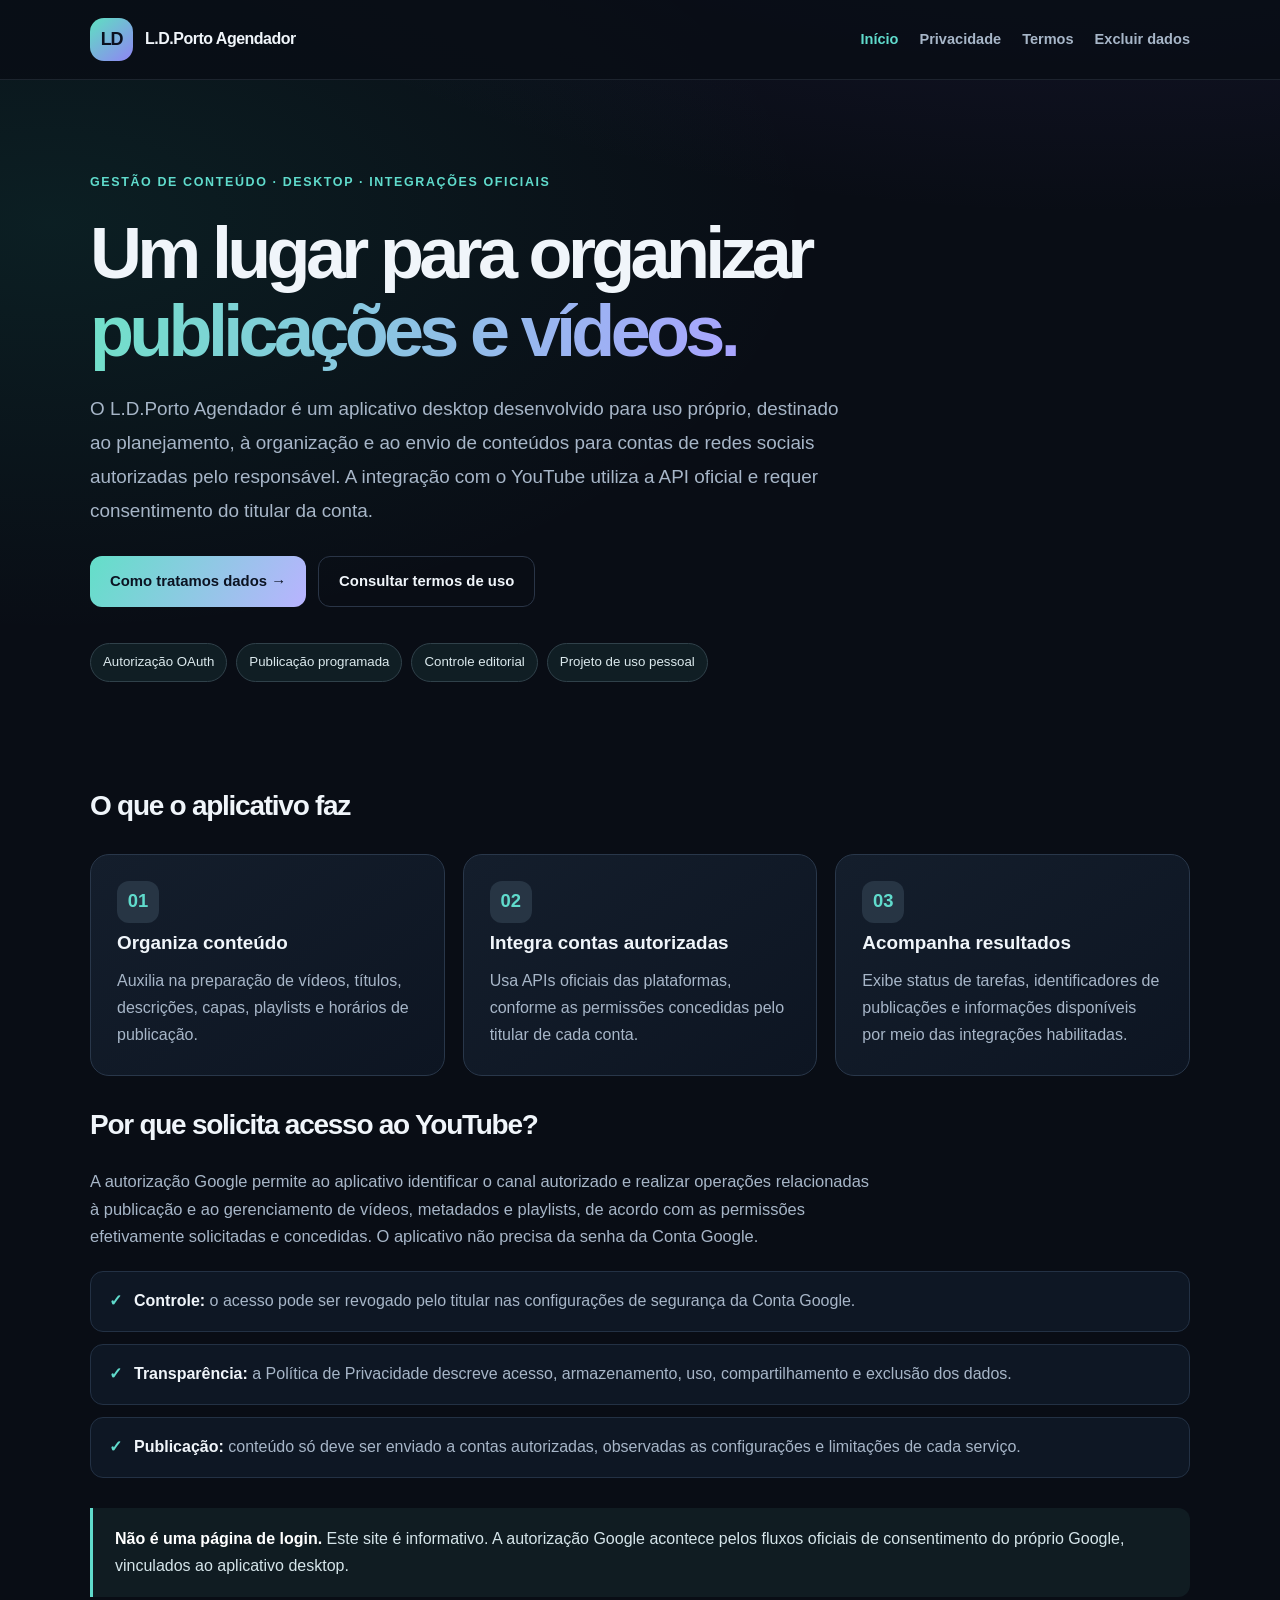
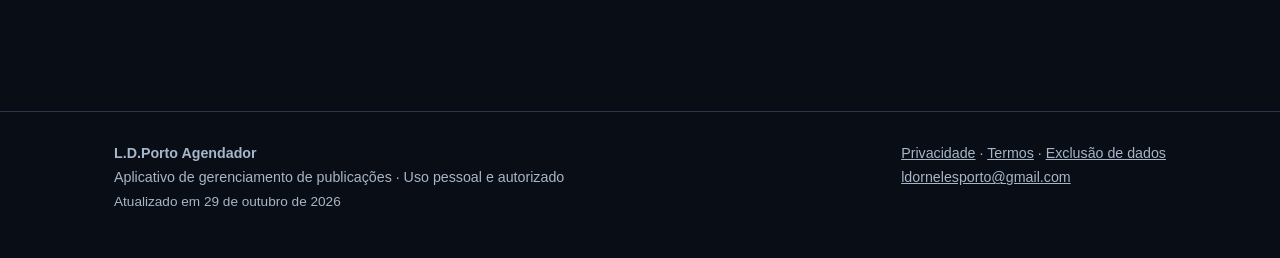
==== index.html @ 6b880e73 "Add files via upload" ====
<!doctype html>
<html lang="pt-BR">
<head>
<meta charset="utf-8">
<meta name="viewport" content="width=device-width, initial-scale=1">
<meta name="description" content="Página oficial informativa do L.D.Porto Agendador e sua integração OAuth com YouTube.">
<meta name="theme-color" content="#090d15">
<meta name="robots" content="index,follow">
<link rel="icon" type="image/svg+xml" href="favicon.svg">
<link rel="stylesheet" href="styles.css">
<title>Início | L.D.Porto Agendador</title>
</head>
<body>
<header class="topbar"><nav class="shell nav" aria-label="Navegação principal">
<a href="index.html" class="identity" aria-label="L.D.Porto Agendador — início"><span class="mark" aria-hidden="true">LD</span><span>L.D.Porto Agendador</span></a>
<div class="navlinks"><a href="index.html" class="current">Início</a><a href="google/privacidade.html" class="">Privacidade</a><a href="google/termos.html" class="">Termos</a><a href="exclusao-de-dados.html" class="">Excluir dados</a></div>
</nav></header>
<main><div class="shell hero"><div class="eyebrow">Gestão de conteúdo · Desktop · Integrações oficiais</div>
<h1>Um lugar para organizar <span class="gradient">publicações e vídeos.</span></h1>
<p class="lead">O L.D.Porto Agendador é um aplicativo desktop desenvolvido para uso próprio, destinado ao planejamento, à organização e ao envio de conteúdos para contas de redes sociais autorizadas pelo responsável. A integração com o YouTube utiliza a API oficial e requer consentimento do titular da conta.</p>
<div class="actions"><a class="btn primary" href="google/privacidade.html">Como tratamos dados →</a><a class="btn" href="google/termos.html">Consultar termos de uso</a></div>
<div class="stripes"><span class="pill">Autorização OAuth</span><span class="pill">Publicação programada</span><span class="pill">Controle editorial</span><span class="pill">Projeto de uso pessoal</span></div>
</div>
<div class="shell content"><h2 class="section-title">O que o aplicativo faz</h2>
<div class="cards"><article class="card"><div class="symbol">01</div><h3>Organiza conteúdo</h3><p>Auxilia na preparação de vídeos, títulos, descrições, capas, playlists e horários de publicação.</p></article>
<article class="card"><div class="symbol">02</div><h3>Integra contas autorizadas</h3><p>Usa APIs oficiais das plataformas, conforme as permissões concedidas pelo titular de cada conta.</p></article>
<article class="card"><div class="symbol">03</div><h3>Acompanha resultados</h3><p>Exibe status de tarefas, identificadores de publicações e informações disponíveis por meio das integrações habilitadas.</p></article></div>
<h2 class="section-title">Por que solicita acesso ao YouTube?</h2>
<p class="lead" style="font-size:1.03rem;color:var(--muted);max-width:780px">A autorização Google permite ao aplicativo identificar o canal autorizado e realizar operações relacionadas à publicação e ao gerenciamento de vídeos, metadados e playlists, de acordo com as permissões efetivamente solicitadas e concedidas. O aplicativo não precisa da senha da Conta Google.</p>
<div class="feature-list"><div class="feature"><b>✓</b><span><strong>Controle:</strong> o acesso pode ser revogado pelo titular nas configurações de segurança da Conta Google.</span></div>
<div class="feature"><b>✓</b><span><strong>Transparência:</strong> a Política de Privacidade descreve acesso, armazenamento, uso, compartilhamento e exclusão dos dados.</span></div>
<div class="feature"><b>✓</b><span><strong>Publicação:</strong> conteúdo só deve ser enviado a contas autorizadas, observadas as configurações e limitações de cada serviço.</span></div></div>
<div class="notice"><strong>Não é uma página de login.</strong> Este site é informativo. A autorização Google acontece pelos fluxos oficiais de consentimento do próprio Google, vinculados ao aplicativo desktop.</div>
</div></main>
<footer class="footer"><div class="shell footer-grid"><div><strong>L.D.Porto Agendador</strong><br>Aplicativo de gerenciamento de publicações · Uso pessoal e autorizado<br><span class="small">Atualizado em 29 de outubro de 2026</span></div><div><a href="google/privacidade.html">Privacidade</a> · <a href="google/termos.html">Termos</a> · <a href="exclusao-de-dados.html">Exclusão de dados</a><br><a href="mailto:ldornelesporto@gmail.com">ldornelesporto@gmail.com</a></div></div></footer>
</body></html>
---- styles.css ----
@charset "utf-8";
:root{color-scheme:dark;--bg:#090d15;--surface:#101725;--surface2:#141d2b;--line:#2a3547;--text:#f0f5fa;--muted:#a7b6c8;--cyan:#60dbcc;--purple:#b59bff;--gold:#ffc98e}
*{box-sizing:border-box}html{scroll-behavior:smooth}body{margin:0;background:radial-gradient(ellipse 1100px 550px at 86% -18%,rgba(103,78,194,.21),transparent),radial-gradient(ellipse 760px 410px at 4% 12%,rgba(33,189,160,.10),transparent),var(--bg);color:var(--text);font-family:Inter,ui-sans-serif,-apple-system,BlinkMacSystemFont,"Segoe UI",Arial,sans-serif;line-height:1.68}a{color:var(--cyan)}a:hover{color:#aff6e9}a:focus-visible{outline:2px solid var(--cyan);outline-offset:4px;border-radius:3px}.shell{max-width:1100px;padding:0 24px;margin:auto}.topbar{border-bottom:1px solid rgba(174,194,217,.12);background:rgba(9,13,21,.86)}.nav{display:flex;align-items:center;justify-content:space-between;gap:22px;padding:18px 0;flex-wrap:wrap}.identity{display:inline-flex;align-items:center;gap:12px;color:var(--text);font-weight:800;letter-spacing:-.5px;text-decoration:none}.mark{display:grid;place-items:center;width:43px;height:43px;border-radius:14px;background:linear-gradient(140deg,#5ee1c1,#9084f4);color:#0b1020;font-weight:900;font-size:18px;letter-spacing:-1.3px}.navlinks{display:flex;gap:21px;flex-wrap:wrap}.navlinks a{color:var(--muted);text-decoration:none;font-size:.91rem;font-weight:600}.navlinks a:hover,.navlinks a.current{color:var(--cyan)}.hero{padding:88px 0 58px}.eyebrow{display:inline-block;font-size:.78rem;letter-spacing:.13em;text-transform:uppercase;font-weight:800;color:var(--cyan);margin-bottom:22px}.hero h1{font-size:clamp(2.65rem,6vw,4.5rem);letter-spacing:-.065em;line-height:1.08;margin:0 0 22px;max-width:860px}.gradient{background:linear-gradient(100deg,#71e0c9,#a9a4ff);background-clip:text;color:transparent}.hero p.lead{font-size:1.18rem;max-width:770px;color:var(--muted);line-height:1.8;margin:0 0 28px}.actions{display:flex;gap:12px;flex-wrap:wrap}.btn{display:inline-flex;gap:8px;align-items:center;padding:12px 20px;text-decoration:none;border-radius:12px;border:1px solid var(--line);font-weight:750;color:var(--text);font-size:.93rem}.btn.primary{color:#0b1322;border:0;background:linear-gradient(120deg,#63dfc8,#b9b3ff)}.btn:hover{transform:translateY(-1px);filter:brightness(1.09)}.stripes{display:flex;gap:9px;flex-wrap:wrap;margin:36px 0 0}.pill{color:#dbe9ed;padding:7px 12px;border:1px solid #30414a;border-radius:99px;font-size:.83rem;background:#101e24}.content{padding:20px 0 84px}.section-title{font-size:1.75rem;letter-spacing:-.045em;margin:22px 0 20px}.cards{display:grid;grid-template-columns:repeat(3,minmax(0,1fr));gap:18px;margin:25px 0}.card{background:linear-gradient(145deg,#141e2c,#0d1522);border:1px solid #29374a;border-radius:19px;padding:26px}.card h3{font-size:1.18rem;margin:4px 0 10px}.card p{margin:0;color:var(--muted)}.symbol{width:42px;height:42px;border-radius:12px;display:grid;place-items:center;background:#273544;color:var(--cyan);font-weight:800;font-size:1.15rem}.notice{padding:18px 22px;background:rgba(104,213,199,.075);border-left:3px solid var(--cyan);border-radius:0 12px 12px 0;color:#d5e5ea;margin:30px 0}.notice strong{color:#fff}.text-page{max-width:850px}.text-page h1{font-size:clamp(2.25rem,4.5vw,3.3rem);letter-spacing:-.055em;line-height:1.15;margin:12px 0 15px}.text-page h2{margin:42px 0 13px;font-size:1.45rem;letter-spacing:-.035em;line-height:1.3}.text-page h3{margin:27px 0 10px;font-size:1.07rem}.text-page p,.text-page li{color:#c5d1df}.text-page ul,.text-page ol{padding-left:24px}.text-page li{margin:8px 0}.meta{font-size:.88rem;color:var(--muted);margin-bottom:35px}.text-page .intro{font-size:1.07rem;color:#d8e4ee}.divider{height:1px;background:var(--line);margin:32px 0}.endnote{margin:45px 0 10px;padding:19px 24px;border-radius:14px;background:#121e27;border:1px solid #30403f}.footer{border-top:1px solid var(--line);padding:30px 0 44px;color:var(--muted);font-size:.89rem}.footer-grid{display:flex;justify-content:space-between;gap:20px;flex-wrap:wrap}.footer a{color:var(--muted)}.small{font-size:.85rem;color:var(--muted)}.feature-list{display:grid;gap:12px;margin-top:20px}.feature{display:flex;align-items:flex-start;gap:12px;padding:16px 18px;background:#0e1724;border:1px solid #233144;border-radius:13px}.feature b{color:var(--cyan)}.feature span{color:var(--muted)}.feature strong{color:var(--text)}@media(max-width:750px){.hero{padding:55px 0 35px}.cards{grid-template-columns:1fr}.nav{align-items:flex-start}.navlinks{gap:14px}.shell{padding:0 18px}.topbar{position:static}.hero p.lead{font-size:1.05rem}}@media(prefers-reduced-motion:reduce){html{scroll-behavior:auto}*,*:before,*:after{transition:none!important;animation:none!important}}
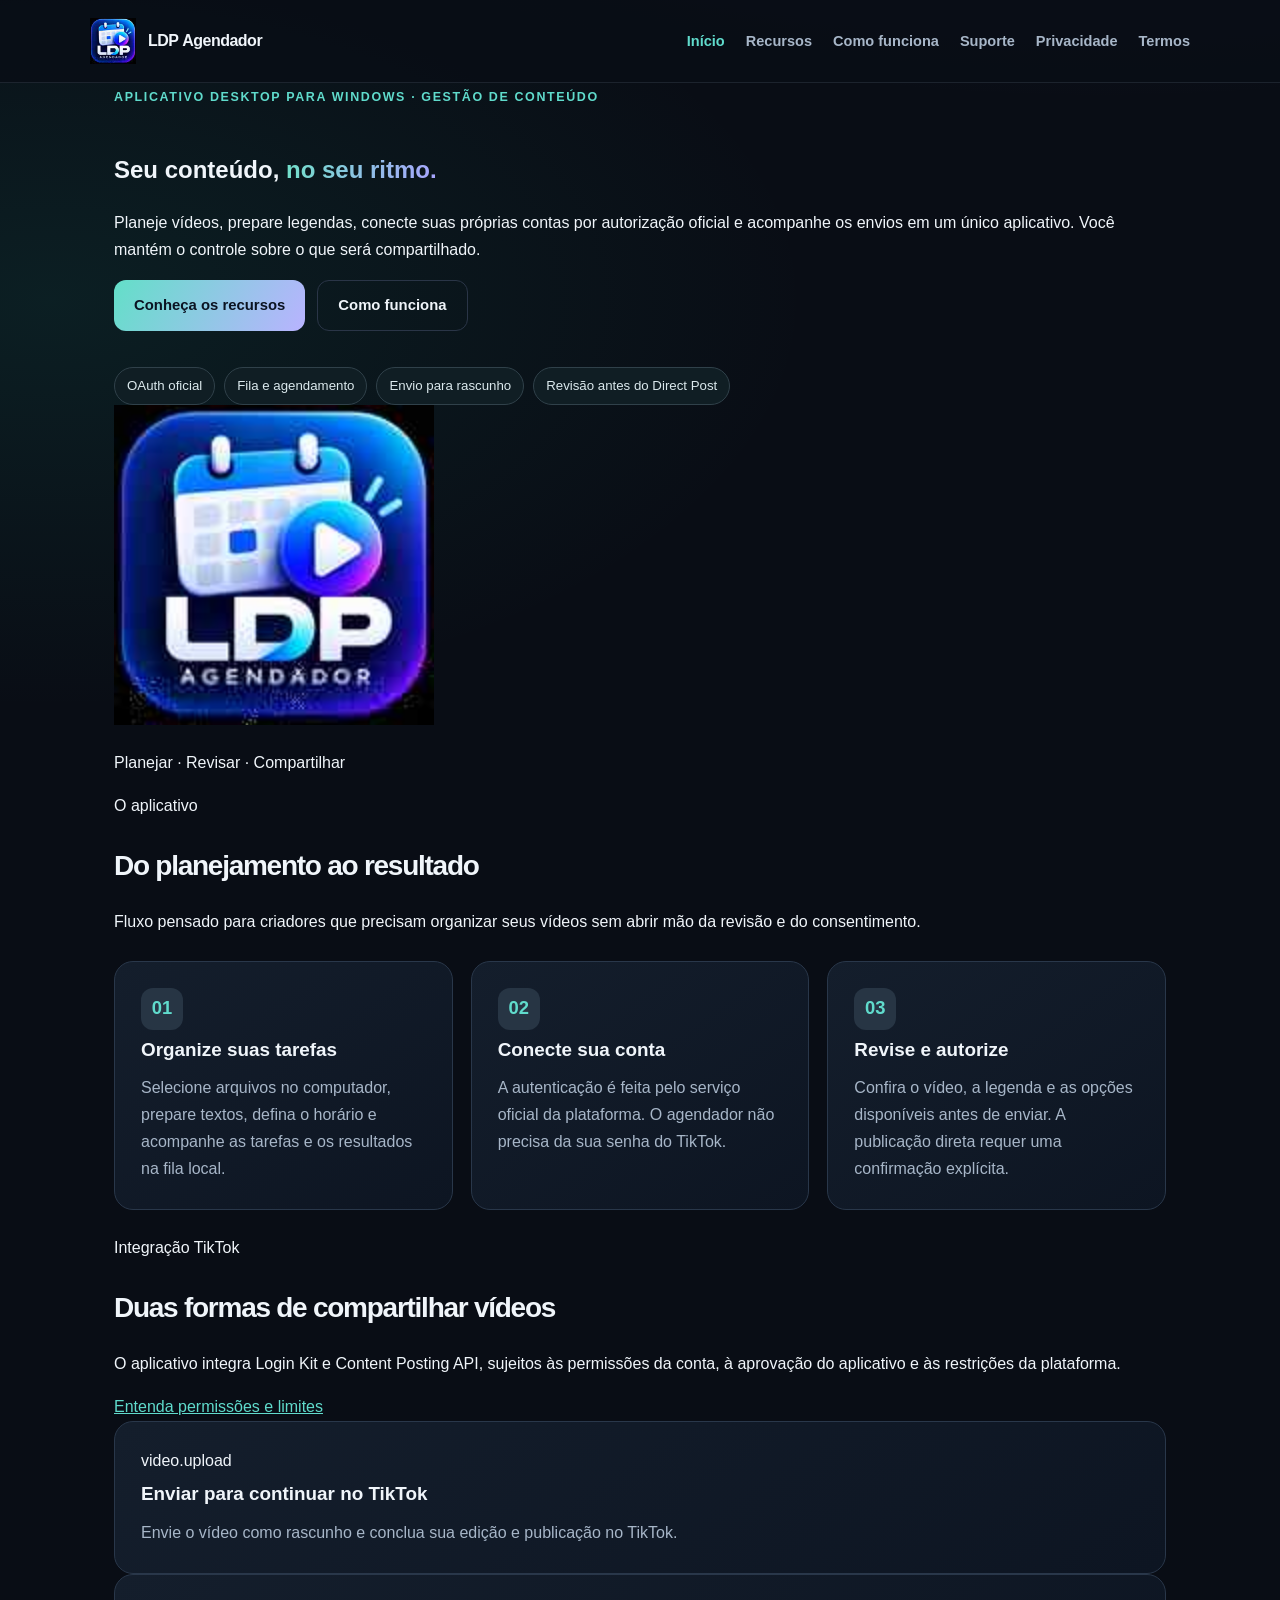
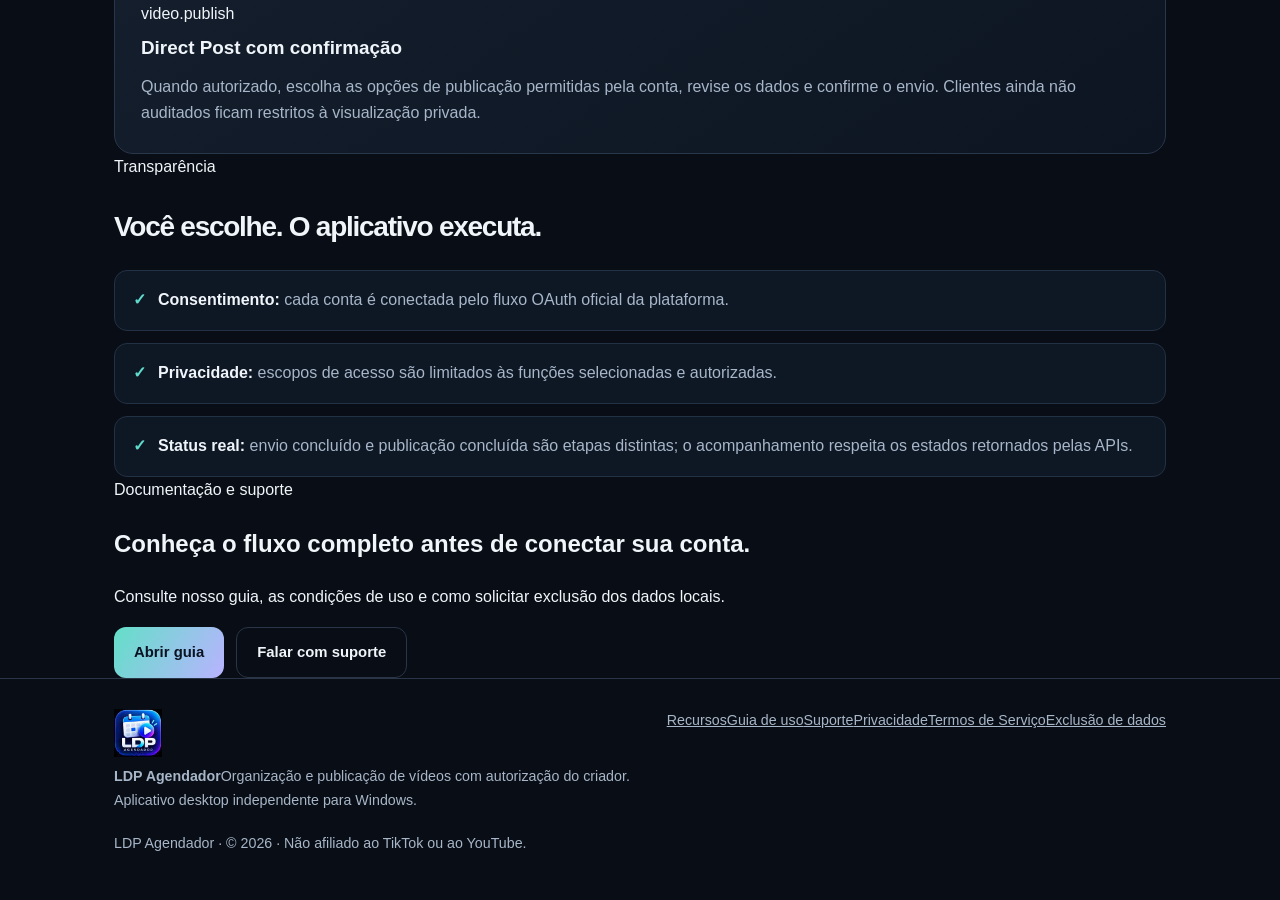
==== commit ec7697dc: "fix(tiktok-review): update index.html" ====
--- a/index.html
+++ b/index.html
@@ -1,36 +1,8 @@
 <!doctype html>
-<html lang="pt-BR">
-<head>
-<meta charset="utf-8">
-<meta name="viewport" content="width=device-width, initial-scale=1">
-<meta name="description" content="Página oficial informativa do L.D.Porto Agendador e sua integração OAuth com YouTube.">
-<meta name="theme-color" content="#090d15">
-<meta name="robots" content="index,follow">
-<link rel="icon" type="image/svg+xml" href="favicon.svg">
-<link rel="stylesheet" href="styles.css">
-<title>Início | L.D.Porto Agendador</title>
-</head>
-<body>
-<header class="topbar"><nav class="shell nav" aria-label="Navegação principal">
-<a href="index.html" class="identity" aria-label="L.D.Porto Agendador — início"><span class="mark" aria-hidden="true">LD</span><span>L.D.Porto Agendador</span></a>
-<div class="navlinks"><a href="index.html" class="current">Início</a><a href="google/privacidade.html" class="">Privacidade</a><a href="google/termos.html" class="">Termos</a><a href="exclusao-de-dados.html" class="">Excluir dados</a></div>
-</nav></header>
-<main><div class="shell hero"><div class="eyebrow">Gestão de conteúdo · Desktop · Integrações oficiais</div>
-<h1>Um lugar para organizar <span class="gradient">publicações e vídeos.</span></h1>
-<p class="lead">O L.D.Porto Agendador é um aplicativo desktop desenvolvido para uso próprio, destinado ao planejamento, à organização e ao envio de conteúdos para contas de redes sociais autorizadas pelo responsável. A integração com o YouTube utiliza a API oficial e requer consentimento do titular da conta.</p>
-<div class="actions"><a class="btn primary" href="google/privacidade.html">Como tratamos dados →</a><a class="btn" href="google/termos.html">Consultar termos de uso</a></div>
-<div class="stripes"><span class="pill">Autorização OAuth</span><span class="pill">Publicação programada</span><span class="pill">Controle editorial</span><span class="pill">Projeto de uso pessoal</span></div>
-</div>
-<div class="shell content"><h2 class="section-title">O que o aplicativo faz</h2>
-<div class="cards"><article class="card"><div class="symbol">01</div><h3>Organiza conteúdo</h3><p>Auxilia na preparação de vídeos, títulos, descrições, capas, playlists e horários de publicação.</p></article>
-<article class="card"><div class="symbol">02</div><h3>Integra contas autorizadas</h3><p>Usa APIs oficiais das plataformas, conforme as permissões concedidas pelo titular de cada conta.</p></article>
-<article class="card"><div class="symbol">03</div><h3>Acompanha resultados</h3><p>Exibe status de tarefas, identificadores de publicações e informações disponíveis por meio das integrações habilitadas.</p></article></div>
-<h2 class="section-title">Por que solicita acesso ao YouTube?</h2>
-<p class="lead" style="font-size:1.03rem;color:var(--muted);max-width:780px">A autorização Google permite ao aplicativo identificar o canal autorizado e realizar operações relacionadas à publicação e ao gerenciamento de vídeos, metadados e playlists, de acordo com as permissões efetivamente solicitadas e concedidas. O aplicativo não precisa da senha da Conta Google.</p>
-<div class="feature-list"><div class="feature"><b>✓</b><span><strong>Controle:</strong> o acesso pode ser revogado pelo titular nas configurações de segurança da Conta Google.</span></div>
-<div class="feature"><b>✓</b><span><strong>Transparência:</strong> a Política de Privacidade descreve acesso, armazenamento, uso, compartilhamento e exclusão dos dados.</span></div>
-<div class="feature"><b>✓</b><span><strong>Publicação:</strong> conteúdo só deve ser enviado a contas autorizadas, observadas as configurações e limitações de cada serviço.</span></div></div>
-<div class="notice"><strong>Não é uma página de login.</strong> Este site é informativo. A autorização Google acontece pelos fluxos oficiais de consentimento do próprio Google, vinculados ao aplicativo desktop.</div>
-</div></main>
-<footer class="footer"><div class="shell footer-grid"><div><strong>L.D.Porto Agendador</strong><br>Aplicativo de gerenciamento de publicações · Uso pessoal e autorizado<br><span class="small">Atualizado em 29 de outubro de 2026</span></div><div><a href="google/privacidade.html">Privacidade</a> · <a href="google/termos.html">Termos</a> · <a href="exclusao-de-dados.html">Exclusão de dados</a><br><a href="mailto:ldornelesporto@gmail.com">ldornelesporto@gmail.com</a></div></div></footer>
-</body></html>
+<html lang="pt-BR"><head><meta charset="utf-8"><meta name="viewport" content="width=device-width, initial-scale=1"><meta name="theme-color" content="#080d21"><meta name="description" content="LDP Agendador: aplicativo Windows para organizar, agendar e compartilhar vídeos no TikTok e outras plataformas com autorização do criador."><link rel="icon" type="image/svg+xml" href="favicon.svg"><link rel="stylesheet" href="styles.css"><title>Início | LDP Agendador</title></head>
+<body><header class="topbar"><nav class="shell nav" aria-label="Navegação principal"><a href="index.html" class="identity" aria-label="LDP Agendador — início"><img src="favicon.svg" class="brand-icon" alt="" width="46" height="46"><span>LDP <b>Agendador</b></span></a><div class="navlinks"><a href="index.html" class="current">Início</a><a href="recursos.html">Recursos</a><a href="guia.html">Como funciona</a><a href="suporte.html">Suporte</a><a href="privacidade.html">Privacidade</a><a href="termos.html">Termos</a></div></nav></header><main id="conteudo">
+<section class="shell hero-grid"><div class="hero-copy"><div class="eyebrow">Aplicativo desktop para Windows · Gestão de conteúdo</div><h1>Seu conteúdo, <span class="gradient">no seu ritmo.</span></h1><p class="lead">Planeje vídeos, prepare legendas, conecte suas próprias contas por autorização oficial e acompanhe os envios em um único aplicativo. Você mantém o controle sobre o que será compartilhado.</p><div class="actions"><a class="btn primary" href="recursos.html">Conheça os recursos</a><a class="btn" href="guia.html">Como funciona</a></div><div class="stripes"><span class="pill">OAuth oficial</span><span class="pill">Fila e agendamento</span><span class="pill">Envio para rascunho</span><span class="pill">Revisão antes do Direct Post</span></div></div><div class="brand-showcase"><img src="favicon.svg" alt="Logotipo oficial do LDP Agendador — calendário, play e letras LDP" width="320" height="320"><p>Planejar · Revisar · Compartilhar</p></div></section>
+<section class="shell content-section"><div class="section-kicker">O aplicativo</div><h2 class="section-title">Do planejamento ao resultado</h2><p class="section-lead">Fluxo pensado para criadores que precisam organizar seus vídeos sem abrir mão da revisão e do consentimento.</p><div class="cards"><article class="card"><span class="symbol">01</span><h3>Organize suas tarefas</h3><p>Selecione arquivos no computador, prepare textos, defina o horário e acompanhe as tarefas e os resultados na fila local.</p></article><article class="card"><span class="symbol">02</span><h3>Conecte sua conta</h3><p>A autenticação é feita pelo serviço oficial da plataforma. O agendador não precisa da sua senha do TikTok.</p></article><article class="card"><span class="symbol">03</span><h3>Revise e autorize</h3><p>Confira o vídeo, a legenda e as opções disponíveis antes de enviar. A publicação direta requer uma confirmação explícita.</p></article></div></section>
+<section class="shell content-section split-section"><div><div class="section-kicker">Integração TikTok</div><h2 class="section-title">Duas formas de compartilhar vídeos</h2><p>O aplicativo integra Login Kit e Content Posting API, sujeitos às permissões da conta, à aprovação do aplicativo e às restrições da plataforma.</p><a class="text-link" href="recursos.html">Entenda permissões e limites</a></div><div class="stack-cards"><article class="card"><span class="mini-tag">video.upload</span><h3>Enviar para continuar no TikTok</h3><p>Envie o vídeo como rascunho e conclua sua edição e publicação no TikTok.</p></article><article class="card"><span class="mini-tag">video.publish</span><h3>Direct Post com confirmação</h3><p>Quando autorizado, escolha as opções de publicação permitidas pela conta, revise os dados e confirme o envio. Clientes ainda não auditados ficam restritos à visualização privada.</p></article></div></section>
+<section class="shell content-section"><div class="section-kicker">Transparência</div><h2 class="section-title">Você escolhe. O aplicativo executa.</h2><div class="feature-list"><div class="feature"><b>✓</b><span><strong>Consentimento:</strong> cada conta é conectada pelo fluxo OAuth oficial da plataforma.</span></div><div class="feature"><b>✓</b><span><strong>Privacidade:</strong> escopos de acesso são limitados às funções selecionadas e autorizadas.</span></div><div class="feature"><b>✓</b><span><strong>Status real:</strong> envio concluído e publicação concluída são etapas distintas; o acompanhamento respeita os estados retornados pelas APIs.</span></div></div></section>
+<section class="shell cta-section"><div><div class="section-kicker">Documentação e suporte</div><h2>Conheça o fluxo completo antes de conectar sua conta.</h2><p>Consulte nosso guia, as condições de uso e como solicitar exclusão dos dados locais.</p></div><div class="actions"><a class="btn primary" href="guia.html">Abrir guia</a><a class="btn" href="suporte.html">Falar com suporte</a></div></section></main><footer class="footer"><div class="shell footer-grid"><div class="footer-brand"><img src="favicon.svg" alt="" width="48" height="48"><div><strong>LDP Agendador</strong><span>Organização e publicação de vídeos com autorização do criador.<br>Aplicativo desktop independente para Windows.</span></div></div><div class="footer-links"><a href="recursos.html">Recursos</a><a href="guia.html">Guia de uso</a><a href="suporte.html">Suporte</a><a href="privacidade.html">Privacidade</a><a href="termos.html">Termos de Serviço</a><a href="exclusao-de-dados.html">Exclusão de dados</a></div><div class="footer-small">LDP Agendador · © 2026 · Não afiliado ao TikTok ou ao YouTube.</div></div></footer></body></html>
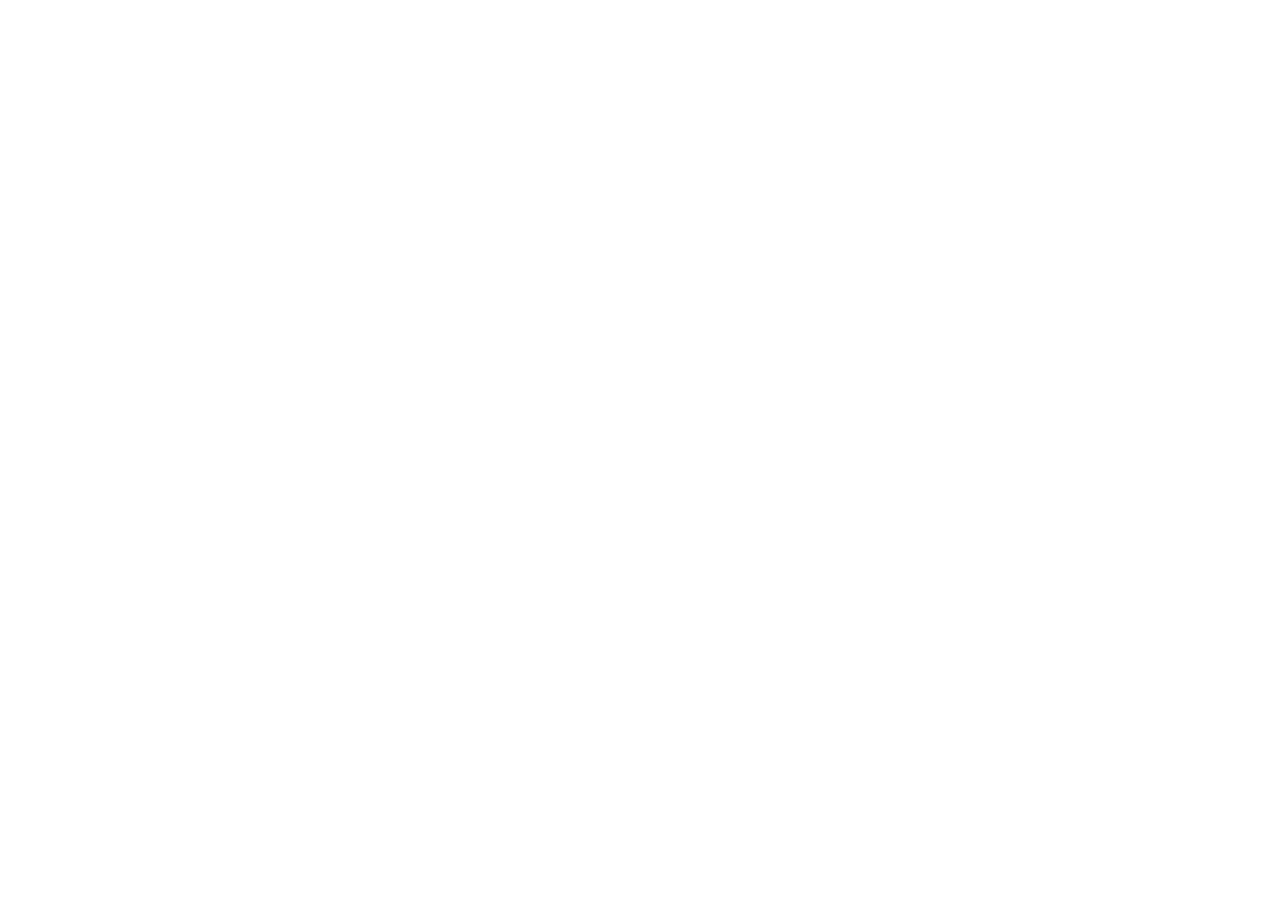
==== commit ffdae4d0: "chore(legacy): retain callbacks and point old website pages to canonical site" ====
--- a/index.html
+++ b/index.html
@@ -1,8 +1,2 @@
 <!doctype html>
-<html lang="pt-BR"><head><meta charset="utf-8"><meta name="viewport" content="width=device-width, initial-scale=1"><meta name="theme-color" content="#080d21"><meta name="description" content="LDP Agendador: aplicativo Windows para organizar, agendar e compartilhar vídeos no TikTok e outras plataformas com autorização do criador."><link rel="icon" type="image/svg+xml" href="favicon.svg"><link rel="stylesheet" href="styles.css"><title>Início | LDP Agendador</title></head>
-<body><header class="topbar"><nav class="shell nav" aria-label="Navegação principal"><a href="index.html" class="identity" aria-label="LDP Agendador — início"><img src="favicon.svg" class="brand-icon" alt="" width="46" height="46"><span>LDP <b>Agendador</b></span></a><div class="navlinks"><a href="index.html" class="current">Início</a><a href="recursos.html">Recursos</a><a href="guia.html">Como funciona</a><a href="suporte.html">Suporte</a><a href="privacidade.html">Privacidade</a><a href="termos.html">Termos</a></div></nav></header><main id="conteudo">
-<section class="shell hero-grid"><div class="hero-copy"><div class="eyebrow">Aplicativo desktop para Windows · Gestão de conteúdo</div><h1>Seu conteúdo, <span class="gradient">no seu ritmo.</span></h1><p class="lead">Planeje vídeos, prepare legendas, conecte suas próprias contas por autorização oficial e acompanhe os envios em um único aplicativo. Você mantém o controle sobre o que será compartilhado.</p><div class="actions"><a class="btn primary" href="recursos.html">Conheça os recursos</a><a class="btn" href="guia.html">Como funciona</a></div><div class="stripes"><span class="pill">OAuth oficial</span><span class="pill">Fila e agendamento</span><span class="pill">Envio para rascunho</span><span class="pill">Revisão antes do Direct Post</span></div></div><div class="brand-showcase"><img src="favicon.svg" alt="Logotipo oficial do LDP Agendador — calendário, play e letras LDP" width="320" height="320"><p>Planejar · Revisar · Compartilhar</p></div></section>
-<section class="shell content-section"><div class="section-kicker">O aplicativo</div><h2 class="section-title">Do planejamento ao resultado</h2><p class="section-lead">Fluxo pensado para criadores que precisam organizar seus vídeos sem abrir mão da revisão e do consentimento.</p><div class="cards"><article class="card"><span class="symbol">01</span><h3>Organize suas tarefas</h3><p>Selecione arquivos no computador, prepare textos, defina o horário e acompanhe as tarefas e os resultados na fila local.</p></article><article class="card"><span class="symbol">02</span><h3>Conecte sua conta</h3><p>A autenticação é feita pelo serviço oficial da plataforma. O agendador não precisa da sua senha do TikTok.</p></article><article class="card"><span class="symbol">03</span><h3>Revise e autorize</h3><p>Confira o vídeo, a legenda e as opções disponíveis antes de enviar. A publicação direta requer uma confirmação explícita.</p></article></div></section>
-<section class="shell content-section split-section"><div><div class="section-kicker">Integração TikTok</div><h2 class="section-title">Duas formas de compartilhar vídeos</h2><p>O aplicativo integra Login Kit e Content Posting API, sujeitos às permissões da conta, à aprovação do aplicativo e às restrições da plataforma.</p><a class="text-link" href="recursos.html">Entenda permissões e limites</a></div><div class="stack-cards"><article class="card"><span class="mini-tag">video.upload</span><h3>Enviar para continuar no TikTok</h3><p>Envie o vídeo como rascunho e conclua sua edição e publicação no TikTok.</p></article><article class="card"><span class="mini-tag">video.publish</span><h3>Direct Post com confirmação</h3><p>Quando autorizado, escolha as opções de publicação permitidas pela conta, revise os dados e confirme o envio. Clientes ainda não auditados ficam restritos à visualização privada.</p></article></div></section>
-<section class="shell content-section"><div class="section-kicker">Transparência</div><h2 class="section-title">Você escolhe. O aplicativo executa.</h2><div class="feature-list"><div class="feature"><b>✓</b><span><strong>Consentimento:</strong> cada conta é conectada pelo fluxo OAuth oficial da plataforma.</span></div><div class="feature"><b>✓</b><span><strong>Privacidade:</strong> escopos de acesso são limitados às funções selecionadas e autorizadas.</span></div><div class="feature"><b>✓</b><span><strong>Status real:</strong> envio concluído e publicação concluída são etapas distintas; o acompanhamento respeita os estados retornados pelas APIs.</span></div></div></section>
-<section class="shell cta-section"><div><div class="section-kicker">Documentação e suporte</div><h2>Conheça o fluxo completo antes de conectar sua conta.</h2><p>Consulte nosso guia, as condições de uso e como solicitar exclusão dos dados locais.</p></div><div class="actions"><a class="btn primary" href="guia.html">Abrir guia</a><a class="btn" href="suporte.html">Falar com suporte</a></div></section></main><footer class="footer"><div class="shell footer-grid"><div class="footer-brand"><img src="favicon.svg" alt="" width="48" height="48"><div><strong>LDP Agendador</strong><span>Organização e publicação de vídeos com autorização do criador.<br>Aplicativo desktop independente para Windows.</span></div></div><div class="footer-links"><a href="recursos.html">Recursos</a><a href="guia.html">Guia de uso</a><a href="suporte.html">Suporte</a><a href="privacidade.html">Privacidade</a><a href="termos.html">Termos de Serviço</a><a href="exclusao-de-dados.html">Exclusão de dados</a></div><div class="footer-small">LDP Agendador · © 2026 · Não afiliado ao TikTok ou ao YouTube.</div></div></footer></body></html>+<html lang="pt-BR"><head><meta charset="utf-8"><meta name="viewport" content="width=device-width, initial-scale=1"><meta name="robots" content="noindex,follow"><meta http-equiv="refresh" content="0; url=https://leoneldornelesporto2026.github.io/LDP_AGENDADOR/"><link rel="canonical" href="https://leoneldornelesporto2026.github.io/LDP_AGENDADOR/"><title>LDP Agendador — Página transferida</title></head><body><main><h1>O site do LDP Agendador mudou</h1><p>O conteúdo desta página está disponível no repositório principal do aplicativo.</p><p><a href="https://leoneldornelesporto2026.github.io/LDP_AGENDADOR/">Acessar site oficial</a></p></main></body></html>
